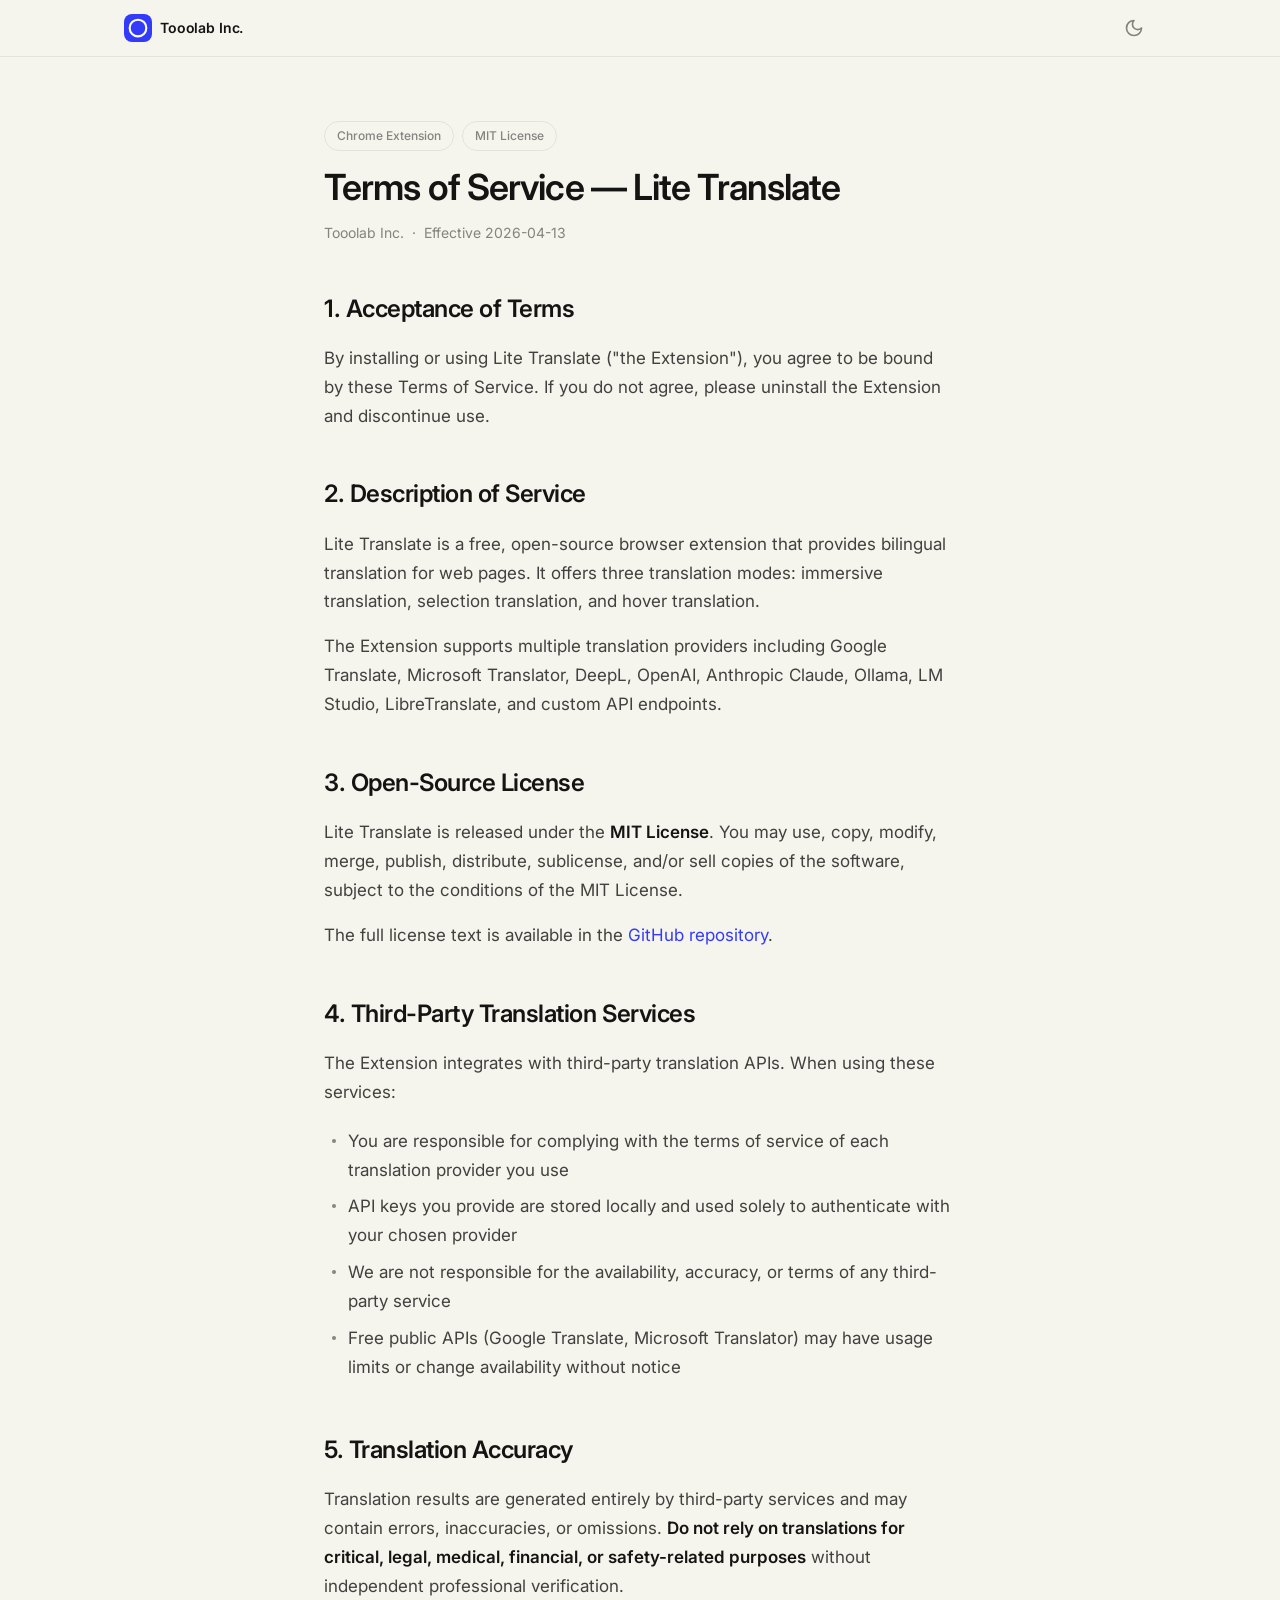
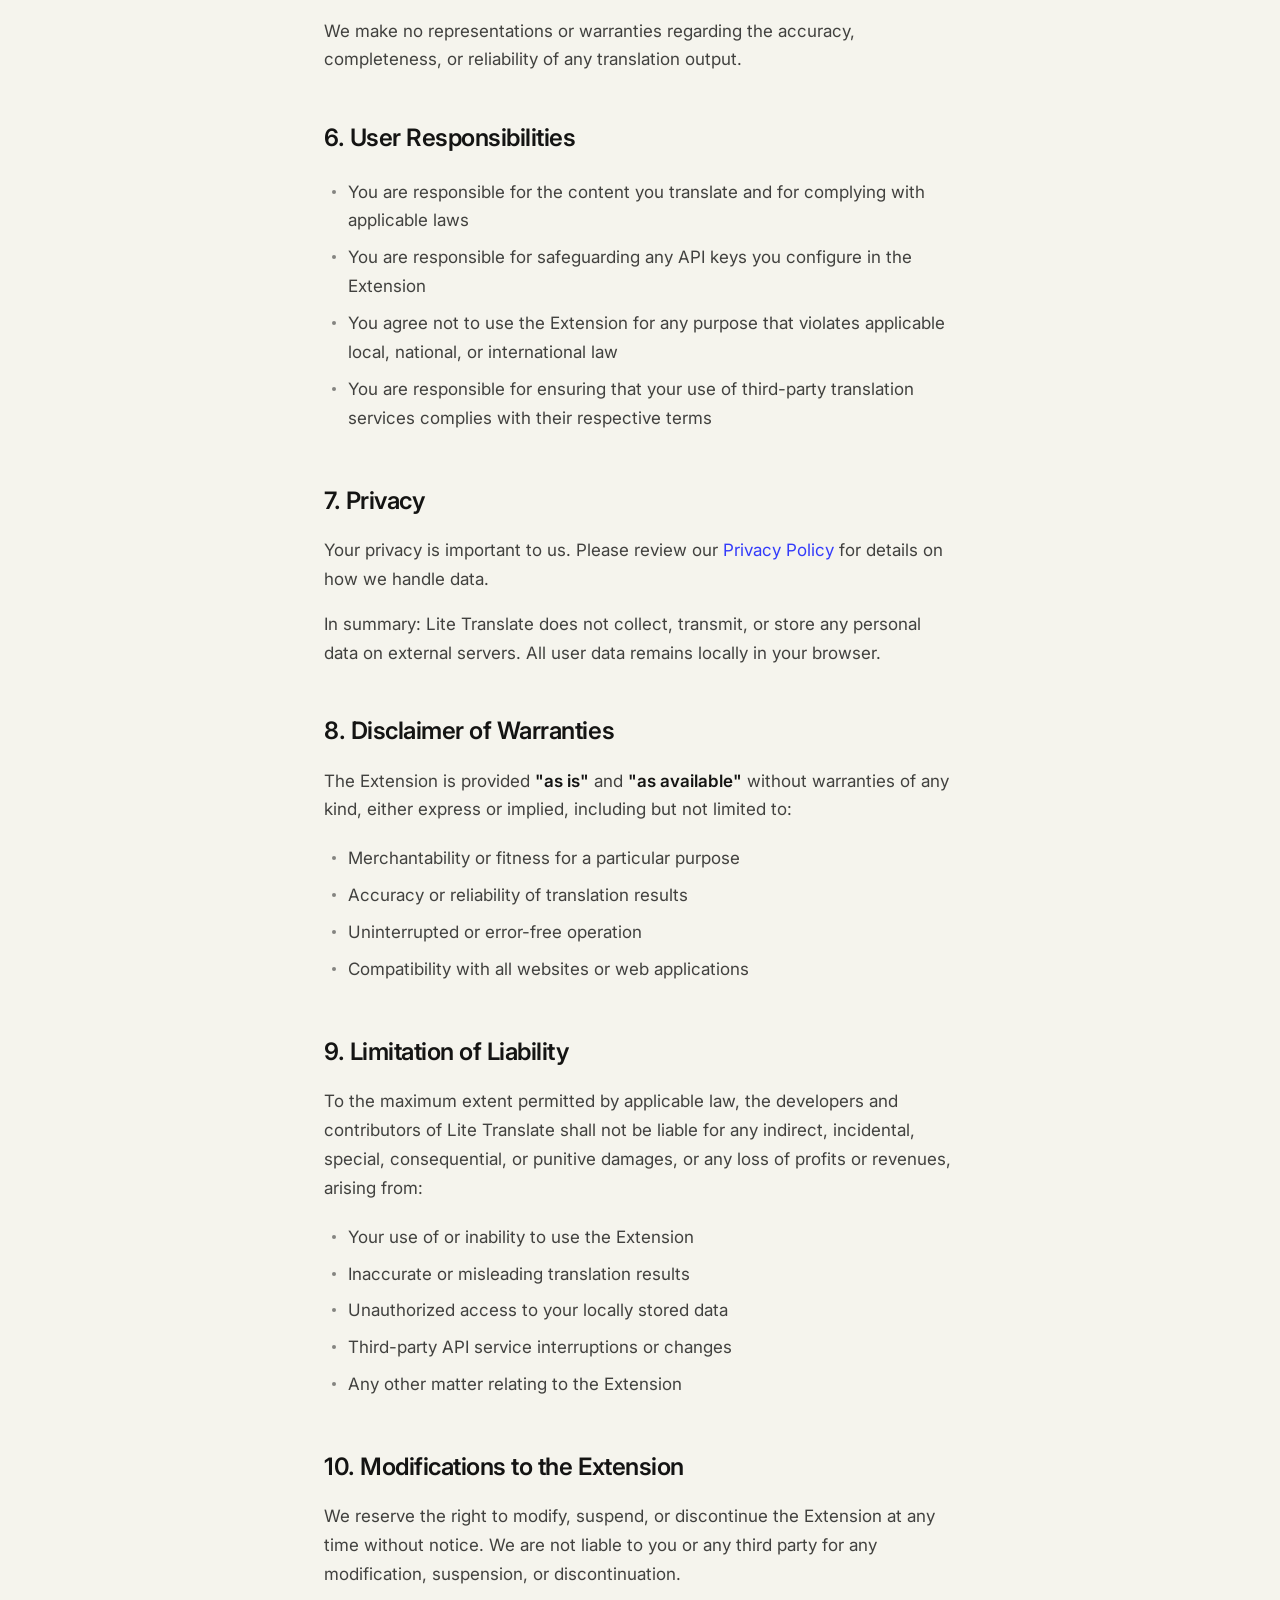
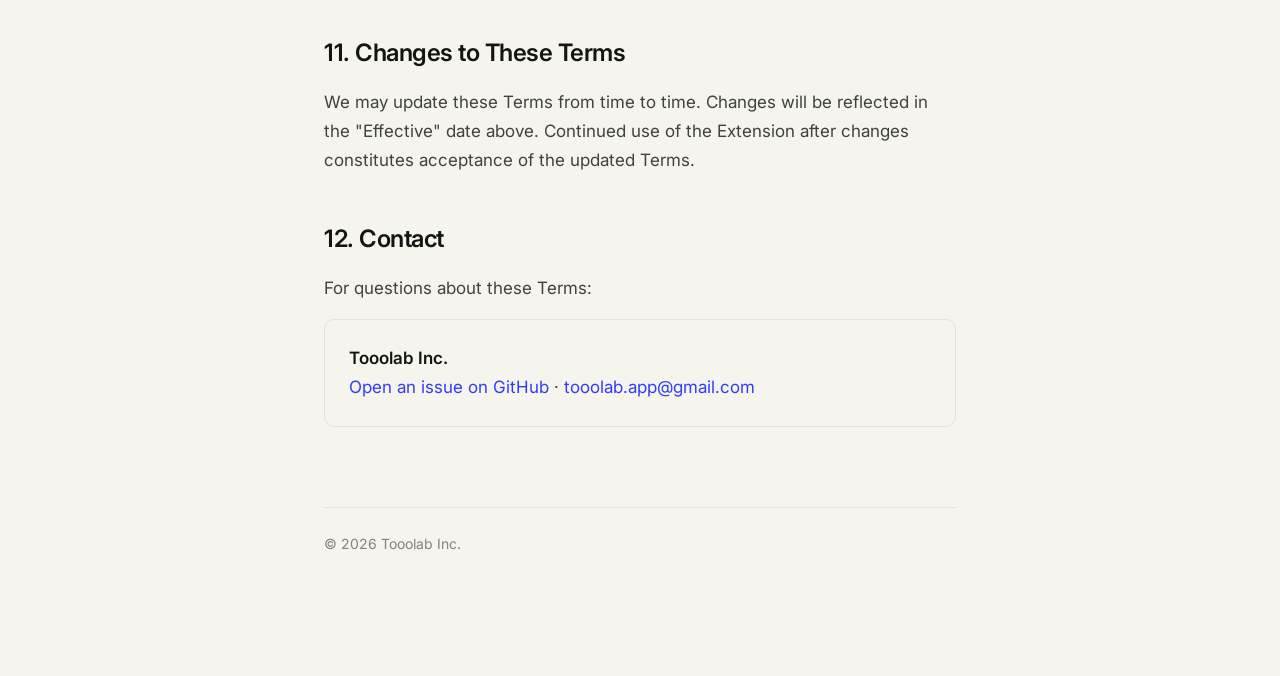
==== lite-translate/terms.html @ 1dd01fea "chore: initial commit for tooolab.github.io/legal Studio-wide legal pages (terms, privacy, cookie) p" ====
<!DOCTYPE html>
<html lang="en">
<head>
  <meta charset="UTF-8" />
  <meta name="viewport" content="width=device-width, initial-scale=1.0" />
  <meta name="description" content="Terms of Service for Lite Translate by Tooolab Inc.." />
  <meta property="og:title" content="Terms of Service — Lite Translate" />
  <meta property="og:description" content="Rules and conditions governing the use of Lite Translate browser extension." />
  <meta property="og:type" content="website" />
  <link rel="icon" type="image/svg+xml" href="../favicon.svg" />
  <link rel="canonical" href="https://tooolab.github.io/legal/lite-translate/terms.html" />
  <title>Terms of Service — Lite Translate</title>
  <link rel="preconnect" href="https://fonts.googleapis.com" />
  <link href="https://fonts.googleapis.com/css2?family=Inter:wght@400;500;600&display=swap" rel="stylesheet" />
  <link rel="stylesheet" href="../shared.css" />
  <script>!function(){var t=localStorage.getItem('theme'),d=t==='dark'||(!t&&matchMedia('(prefers-color-scheme:dark)').matches);document.documentElement.classList.toggle('dark',d);document.documentElement.classList.toggle('light',!d&&!!t)}()</script>
</head>
<body>
  <noscript><div class="noscript-bar">Theme switching requires JavaScript.</div></noscript>
  <header class="site-header">
    <div class="site-header-inner">
      <a class="logo" href="../"><div class="logo-icon"><svg xmlns="http://www.w3.org/2000/svg" width="20" height="20" viewBox="0 0 24 24" fill="none" stroke="currentColor" stroke-width="2.5" stroke-linecap="round" stroke-linejoin="round"><circle cx="12" cy="12" r="10"/></svg></div><span class="logo-text">Tooolab Inc.</span></a>
      <button class="icon-btn" data-theme-toggle aria-label="Toggle theme"></button>
    </div>
  </header>

  <main class="page">
    <div class="doc-header">
      <div class="tags">
        <span class="tag">Chrome Extension</span>
        <span class="tag">MIT License</span>
      </div>
      <h1>Terms of Service &mdash; Lite Translate</h1>
      <div class="doc-meta"><span>Tooolab Inc.</span><span>Effective 2026-04-13</span></div>
    </div>

    <div class="section" id="acceptance">
      <h2>1. Acceptance of Terms</h2>
      <p>By installing or using Lite Translate ("the Extension"), you agree to be bound by these Terms of Service. If you do not agree, please uninstall the Extension and discontinue use.</p>
    </div>

    <div class="section" id="description">
      <h2>2. Description of Service</h2>
      <p>Lite Translate is a free, open-source browser extension that provides bilingual translation for web pages. It offers three translation modes: immersive translation, selection translation, and hover translation.</p>
      <p>The Extension supports multiple translation providers including Google Translate, Microsoft Translator, DeepL, OpenAI, Anthropic Claude, Ollama, LM Studio, LibreTranslate, and custom API endpoints.</p>
    </div>

    <div class="section" id="license">
      <h2>3. Open-Source License</h2>
      <p>Lite Translate is released under the <strong>MIT License</strong>. You may use, copy, modify, merge, publish, distribute, sublicense, and/or sell copies of the software, subject to the conditions of the MIT License.</p>
      <p>The full license text is available in the <a href="https://github.com/tooolab/lite-translate" target="_blank">GitHub repository</a>.</p>
    </div>

    <div class="section" id="third-party">
      <h2>4. Third-Party Translation Services</h2>
      <p>The Extension integrates with third-party translation APIs. When using these services:</p>
      <ul>
        <li>You are responsible for complying with the terms of service of each translation provider you use</li>
        <li>API keys you provide are stored locally and used solely to authenticate with your chosen provider</li>
        <li>We are not responsible for the availability, accuracy, or terms of any third-party service</li>
        <li>Free public APIs (Google Translate, Microsoft Translator) may have usage limits or change availability without notice</li>
      </ul>
    </div>

    <div class="section" id="translation-accuracy">
      <h2>5. Translation Accuracy</h2>
      <p>Translation results are generated entirely by third-party services and may contain errors, inaccuracies, or omissions. <strong>Do not rely on translations for critical, legal, medical, financial, or safety-related purposes</strong> without independent professional verification.</p>
      <p>We make no representations or warranties regarding the accuracy, completeness, or reliability of any translation output.</p>
    </div>

    <div class="section" id="user-responsibilities">
      <h2>6. User Responsibilities</h2>
      <ul>
        <li>You are responsible for the content you translate and for complying with applicable laws</li>
        <li>You are responsible for safeguarding any API keys you configure in the Extension</li>
        <li>You agree not to use the Extension for any purpose that violates applicable local, national, or international law</li>
        <li>You are responsible for ensuring that your use of third-party translation services complies with their respective terms</li>
      </ul>
    </div>

    <div class="section" id="privacy">
      <h2>7. Privacy</h2>
      <p>Your privacy is important to us. Please review our <a href="./privacy.html">Privacy Policy</a> for details on how we handle data.</p>
      <p>In summary: Lite Translate does not collect, transmit, or store any personal data on external servers. All user data remains locally in your browser.</p>
    </div>

    <div class="section" id="disclaimer">
      <h2>8. Disclaimer of Warranties</h2>
      <p>The Extension is provided <strong>"as is"</strong> and <strong>"as available"</strong> without warranties of any kind, either express or implied, including but not limited to:</p>
      <ul>
        <li>Merchantability or fitness for a particular purpose</li>
        <li>Accuracy or reliability of translation results</li>
        <li>Uninterrupted or error-free operation</li>
        <li>Compatibility with all websites or web applications</li>
      </ul>
    </div>

    <div class="section" id="liability">
      <h2>9. Limitation of Liability</h2>
      <p>To the maximum extent permitted by applicable law, the developers and contributors of Lite Translate shall not be liable for any indirect, incidental, special, consequential, or punitive damages, or any loss of profits or revenues, arising from:</p>
      <ul>
        <li>Your use of or inability to use the Extension</li>
        <li>Inaccurate or misleading translation results</li>
        <li>Unauthorized access to your locally stored data</li>
        <li>Third-party API service interruptions or changes</li>
        <li>Any other matter relating to the Extension</li>
      </ul>
    </div>

    <div class="section" id="modifications">
      <h2>10. Modifications to the Extension</h2>
      <p>We reserve the right to modify, suspend, or discontinue the Extension at any time without notice. We are not liable to you or any third party for any modification, suspension, or discontinuation.</p>
    </div>

    <div class="section" id="changes">
      <h2>11. Changes to These Terms</h2>
      <p>We may update these Terms from time to time. Changes will be reflected in the "Effective" date above. Continued use of the Extension after changes constitutes acceptance of the updated Terms.</p>
    </div>

    <div class="section" id="contact">
      <h2>12. Contact</h2>
      <p>For questions about these Terms:</p>
      <div class="contact-box">
        <p><strong>Tooolab Inc.</strong><br /><a href="https://github.com/tooolab/lite-translate/issues" target="_blank">Open an issue on GitHub</a> · <a href="mailto:tooolab.app@gmail.com">tooolab.app@gmail.com</a></p>
      </div>
    </div>

    <footer><p>&copy; 2026 Tooolab Inc.</p></footer>
  </main>
  <script src="../app.js"></script>
</body>
</html>
---- shared.css ----
/* ── Legal Pages — Design Tokens ── */

:root {
  --ink: 20 20 19;

  --background: #f5f4ed;
  --foreground: #3d3c38;
  --foreground: rgb(var(--ink));
  --card: #f0efe7;
  --card: rgb(var(--ink) / 0.02);
  --primary: #333BFA;
  --primary-foreground: #ffffff;
  --muted: #eae9e1;
  --muted: rgb(var(--ink) / 0.04);
  --muted-foreground: #87867f;
  --muted-foreground: rgb(var(--ink) / 0.5);
  --accent: #eae9e1;
  --accent: rgb(var(--ink) / 0.04);
  --accent-foreground: #3d3c38;
  --accent-foreground: rgb(var(--ink));
  --destructive: #b53333;
  --success: #10B981;
  --border: #e0dfd7;
  --border: rgb(var(--ink) / 0.08);
  --ring: #333BFA;
  --text-body: #4d4c48;
  --text-body: rgb(var(--ink) / 0.8);

  --radius: 0.625rem;
  --font: "Inter", system-ui, -apple-system, sans-serif;
}

/* ── Dark theme ── */
.dark {
  --ink: 240 238 230;

  --background: #141413;
  --foreground: #d4d2ca;
  --foreground: rgb(var(--ink));
  --card: #191918;
  --card: rgb(var(--ink) / 0.02);
  --primary: #6B71FF;
  --primary-foreground: #141413;
  --muted: #1e1e1c;
  --muted: rgb(var(--ink) / 0.04);
  --muted-foreground: #87867f;
  --muted-foreground: rgb(var(--ink) / 0.5);
  --accent: #1e1e1c;
  --accent: rgb(var(--ink) / 0.04);
  --accent-foreground: #d4d2ca;
  --accent-foreground: rgb(var(--ink));
  --destructive: #e05252;
  --success: #34d399;
  --border: #2a2a28;
  --border: rgb(var(--ink) / 0.08);
  --ring: #6B71FF;
  --text-body: #bfbdb6;
  --text-body: rgb(var(--ink) / 0.8);
}

/* ── No-JS fallback ── */
@media (prefers-color-scheme: dark) {
  :root:not(.light) {
    --ink: 240 238 230;
    --background: #141413;
    --foreground: #d4d2ca;
    --foreground: rgb(var(--ink));
    --card: #191918;
    --card: rgb(var(--ink) / 0.02);
    --primary: #6B71FF;
    --primary-foreground: #141413;
    --muted: #1e1e1c;
    --muted: rgb(var(--ink) / 0.04);
    --muted-foreground: #87867f;
    --muted-foreground: rgb(var(--ink) / 0.5);
    --accent: #1e1e1c;
    --accent: rgb(var(--ink) / 0.04);
    --accent-foreground: #d4d2ca;
    --accent-foreground: rgb(var(--ink));
    --destructive: #e05252;
    --success: #34d399;
    --border: #2a2a28;
    --border: rgb(var(--ink) / 0.08);
    --ring: #6B71FF;
    --text-body: #bfbdb6;
    --text-body: rgb(var(--ink) / 0.8);
  }
}

/* ── Reset ── */
*, *::before, *::after { box-sizing: border-box; margin: 0; padding: 0; }
html { scroll-behavior: smooth; }

body {
  background: var(--background);
  color: var(--foreground);
  font-family: var(--font);
  font-size: 17px;
  font-weight: 400;
  line-height: 1.7;
  min-height: 100vh;
  -webkit-font-smoothing: antialiased;
}

/* ── Site header ── */
.site-header {
  position: sticky;
  top: 0;
  z-index: 50;
  background: var(--background);
  border-bottom: 1px solid var(--border);
}
@supports (color-mix(in srgb, red, blue) and (backdrop-filter: blur(1px))) {
  .site-header {
    background: color-mix(in srgb, var(--background) 85%, transparent);
    backdrop-filter: blur(12px);
    -webkit-backdrop-filter: blur(12px);
  }
}
.site-header-inner {
  max-width: 1080px;
  margin: 0 auto;
  padding: 0 24px;
  height: 56px;
  display: flex;
  align-items: center;
  justify-content: space-between;
}

/* Logo */
.logo {
  display: flex;
  align-items: center;
  gap: 8px;
  color: var(--foreground);
  text-decoration: none;
}
.logo-icon {
  width: 28px;
  height: 28px;
  background: var(--primary);
  border-radius: 8px;
  display: flex;
  align-items: center;
  justify-content: center;
}
.logo-icon svg { color: var(--primary-foreground); }
.logo-text {
  font-size: 14px;
  font-weight: 600;
  letter-spacing: -0.01em;
}

/* Header actions */
.header-actions {
  display: flex;
  align-items: center;
  gap: 8px;
}

/* Icon button — 44px touch target */
.icon-btn {
  display: inline-flex;
  align-items: center;
  justify-content: center;
  width: 44px;
  height: 44px;
  border-radius: var(--radius);
  border: none;
  background: transparent;
  color: var(--muted-foreground);
  cursor: pointer;
  transition: background 150ms, color 150ms;
}
.icon-btn:hover {
  background: var(--accent);
  color: var(--accent-foreground);
}
.icon-btn svg { width: 20px; height: 20px; }


/* ── Page ── */
main.page {
  max-width: 680px;
  margin: 0 auto;
  padding: 64px 24px 120px;
}

/* ── Document header ── */
.doc-header { margin-bottom: 48px; }
.doc-header h1 {
  font-size: 36px;
  font-weight: 600;
  letter-spacing: -0.025em;
  line-height: 1.15;
  color: var(--foreground);
  margin-bottom: 12px;
  white-space: nowrap;
}
.doc-meta {
  font-size: 14px;
  color: var(--muted-foreground);
}
.doc-meta span + span::before {
  content: '\00b7';
  margin: 0 8px;
}

/* ── Sections ── */
.section { margin-bottom: 48px; }
.section h2 {
  font-size: 24px;
  font-weight: 600;
  letter-spacing: -0.02em;
  line-height: 1.3;
  color: var(--foreground);
  margin-bottom: 20px;
}
.section h3 {
  font-size: 19px;
  font-weight: 600;
  letter-spacing: -0.01em;
  line-height: 1.4;
  color: var(--foreground);
  margin-top: 32px;
  margin-bottom: 12px;
}
.section h2 + h3 { margin-top: 0; }

/* ── Typography ── */
p {
  font-size: 17px;
  line-height: 1.7;
  color: var(--text-body);
  margin-bottom: 16px;
}
p:last-child { margin-bottom: 0; }
p strong { color: var(--foreground); font-weight: 600; }

a { color: var(--primary); text-decoration: none; }
.section a:hover,
.contact-box a:hover { text-decoration: underline; }

/* ── Lists ── */
ul {
  margin: 8px 0 16px;
  padding-left: 24px;
  list-style: none;
}
ul li {
  font-size: 17px;
  line-height: 1.7;
  color: var(--text-body);
  padding: 4px 0;
  position: relative;
}
ul li::before {
  content: '';
  position: absolute;
  left: -16px;
  top: 16px;
  width: 4px;
  height: 4px;
  border-radius: 9999px;
  background: var(--muted-foreground);
}

/* ── Tables ── */
table {
  width: 100%;
  border-collapse: separate;
  border-spacing: 0;
  margin: 24px 0;
  font-size: 14px;
  border-radius: var(--radius);
  border: 1px solid var(--border);
  overflow: hidden;
}
th {
  font-size: 12px;
  font-weight: 500;
  letter-spacing: 0.04em;
  text-transform: uppercase;
  color: var(--muted-foreground);
  text-align: left;
  padding: 12px 16px;
  background: var(--card);
}
td {
  color: var(--text-body);
  padding: 12px 16px;
}
tr + tr td { border-top: 1px solid var(--border); }
td strong { color: var(--foreground); font-weight: 600; }
td a { font-size: 14px; }

/* ── Data summary ── */
.data-summary {
  margin: 32px 0;
  border-radius: var(--radius);
  border: 1px solid var(--border);
  overflow: hidden;
}
.data-summary-header {
  font-size: 12px;
  font-weight: 500;
  letter-spacing: 0.04em;
  text-transform: uppercase;
  color: var(--muted-foreground);
  padding: 12px 16px;
  background: var(--card);
}
.data-row { display: grid; grid-template-columns: 1fr 1fr 1fr; }
.data-row + .data-row { border-top: 1px solid var(--border); }
.data-cell {
  padding: 12px 16px;
  font-size: 14px;
  color: var(--text-body);
}
.data-cell strong {
  display: block;
  font-size: 14px;
  font-weight: 600;
  color: var(--foreground);
  margin-bottom: 4px;
}
.collected { color: var(--success); font-weight: 500; }
.not-collected { color: var(--muted-foreground); font-weight: 500; }

/* ── Tags ── */
.tags { display: flex; gap: 8px; flex-wrap: wrap; margin-bottom: 16px; }
.tag {
  font-size: 12px;
  font-weight: 500;
  color: var(--muted-foreground);
  padding: 4px 12px;
  border-radius: 9999px;
  border: 1px solid var(--border);
}

/* ── Contact ── */
.contact-box {
  border-radius: var(--radius);
  border: 1px solid var(--border);
  padding: 24px;
  margin-top: 16px;
}
.contact-box p { margin: 0; font-size: 17px; color: var(--text-body); }

/* ── Footer ── */
footer {
  margin-top: 80px;
  padding-top: 24px;
  border-top: 1px solid var(--border);
}
footer p { font-size: 14px; color: var(--muted-foreground); margin: 0; }

/* ── Noscript ── */
.noscript-bar {
  background: var(--card);
  padding: 8px 24px;
  font-size: 14px;
  color: var(--muted-foreground);
  text-align: center;
}

/* ── Focus ── */
:focus-visible { outline: 2px solid var(--ring); outline-offset: 2px; }

/* ── Reduced motion ── */
@media (prefers-reduced-motion: reduce) {
  *, *::before, *::after { animation-duration: 0.01ms !important; transition-duration: 0.01ms !important; }
  html { scroll-behavior: auto; }
  .site-header { backdrop-filter: none; -webkit-backdrop-filter: none; background: var(--background); }
}

/* ── Tablet (641–1024px) ── */
@media (max-width: 1024px) {
  .data-row { grid-template-columns: 1fr 1fr; }
  .data-cell:nth-child(3) { display: none; }
}

/* ── Mobile (≤640px) ── */
@media (max-width: 640px) {
  .doc-header h1 { font-size: 28px; white-space: normal; }
  .section h2 { font-size: 22px; }
  .data-row { grid-template-columns: 1fr; }
  .data-cell { display: block; }
  .data-cell:nth-child(3) { display: block; }
  .data-row:first-child { display: none; }
  .data-cell::before {
    content: attr(data-label);
    display: block;
    font-size: 12px;
    font-weight: 500;
    color: var(--muted-foreground);
    margin-bottom: 4px;
  }
  .logo-text { display: none; }
}

/* ── Print ── */
@media print {
  .site-header,
  .icon-btn,
  .lang-menu,
  .noscript-bar { display: none; }
  body { background: #fff; color: #000; font-size: 12pt; }
  main.page { max-width: 100%; padding: 0; }
  a { color: #000; }
  a[href]::after { content: " (" attr(href) ")"; font-size: 10pt; color: #666; }
  a[href^="mailto:"]::after { content: " (" attr(href) ")"; }
  a[href^="#"]::after { content: ""; }
  .contact-box, table, .data-summary { border-color: #ccc; }
  footer { border-color: #ccc; }
  .tags .tag { border-color: #ccc; color: #666; }
}
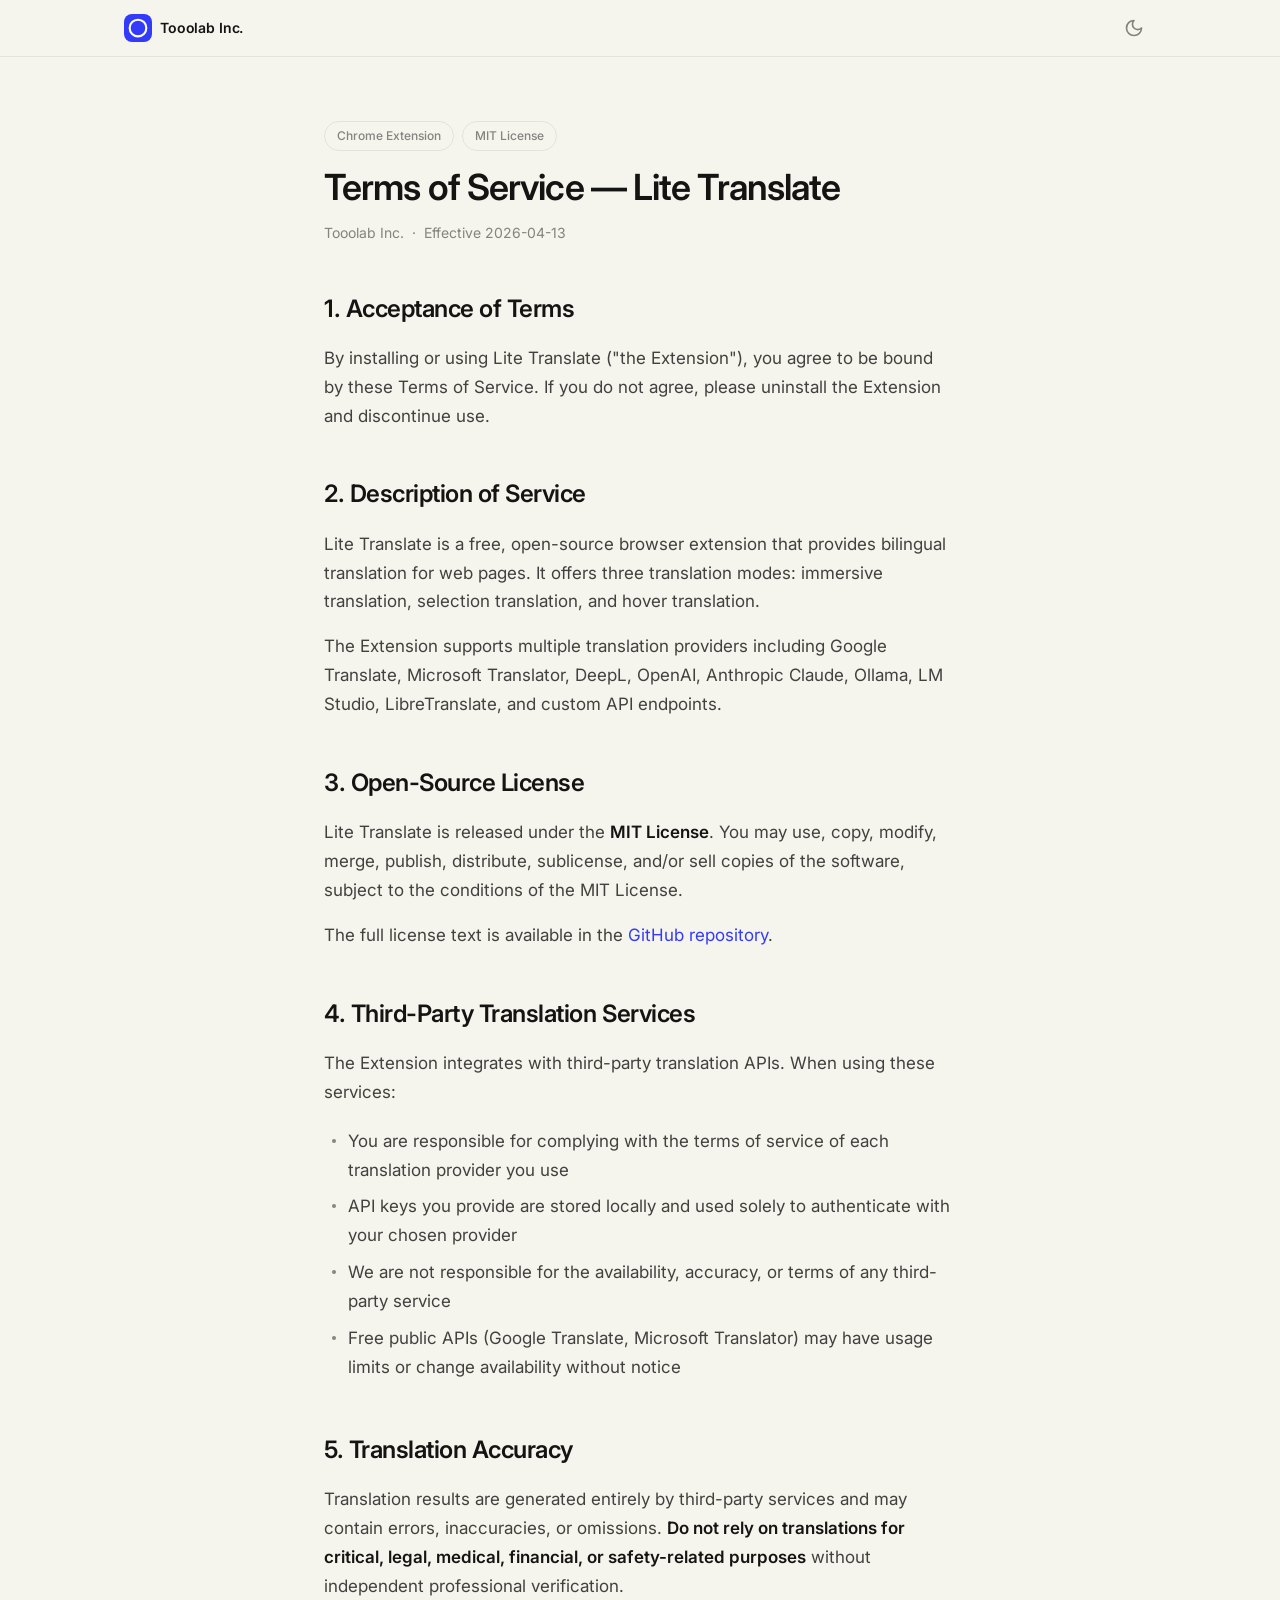
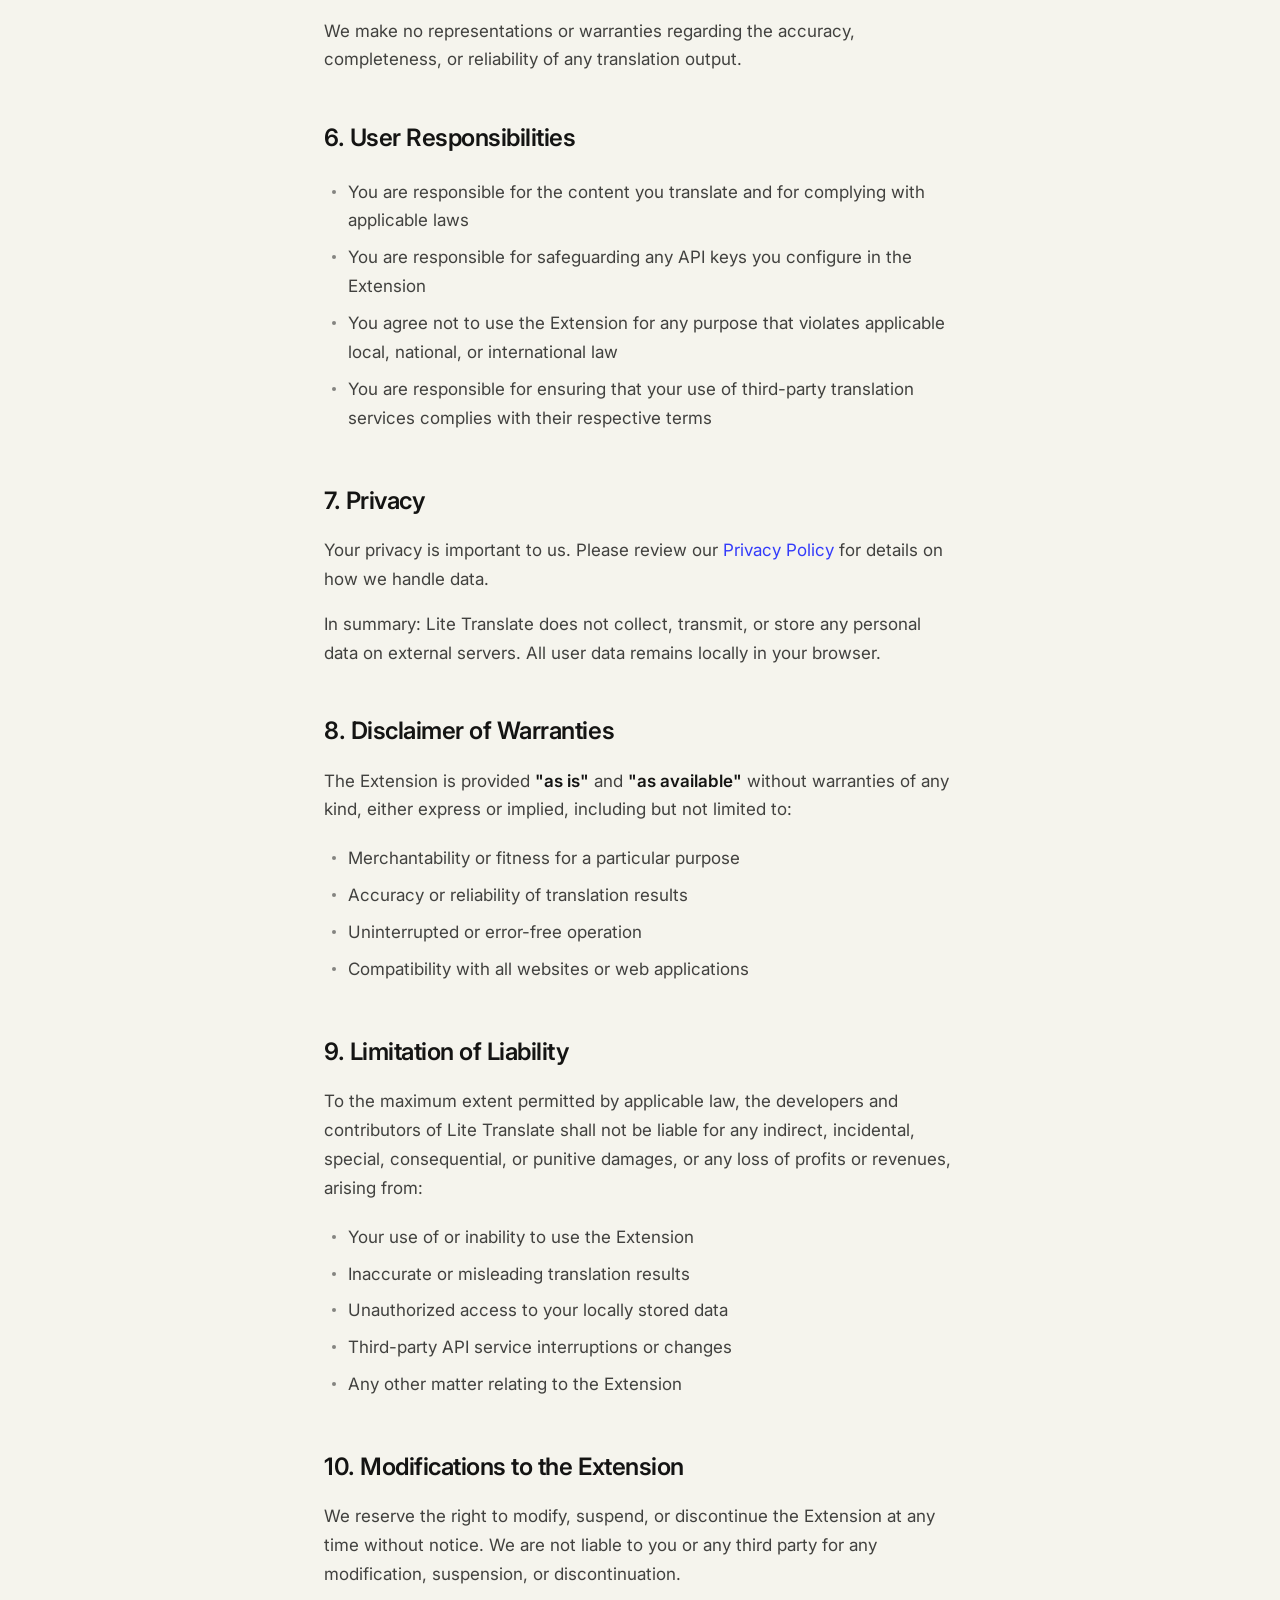
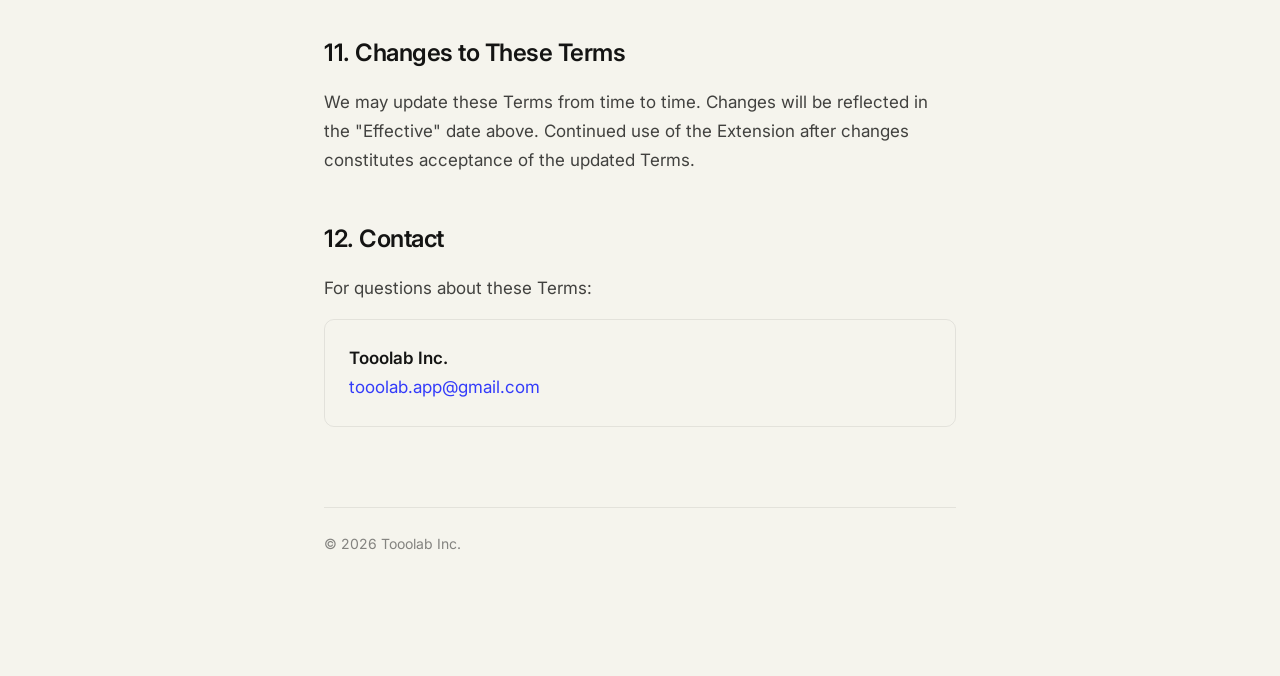
==== commit ff55ee10: "chore(lite-translate): remove GitHub Issues links per private repo policy The tooolab/lite-translate" ====
--- a/lite-translate/terms.html
+++ b/lite-translate/terms.html
@@ -121,7 +121,7 @@
       <h2>12. Contact</h2>
       <p>For questions about these Terms:</p>
       <div class="contact-box">
-        <p><strong>Tooolab Inc.</strong><br /><a href="https://github.com/tooolab/lite-translate/issues" target="_blank">Open an issue on GitHub</a> · <a href="mailto:tooolab.app@gmail.com">tooolab.app@gmail.com</a></p>
+        <p><strong>Tooolab Inc.</strong><br /><a href="mailto:tooolab.app@gmail.com">tooolab.app@gmail.com</a></p>
       </div>
     </div>
 
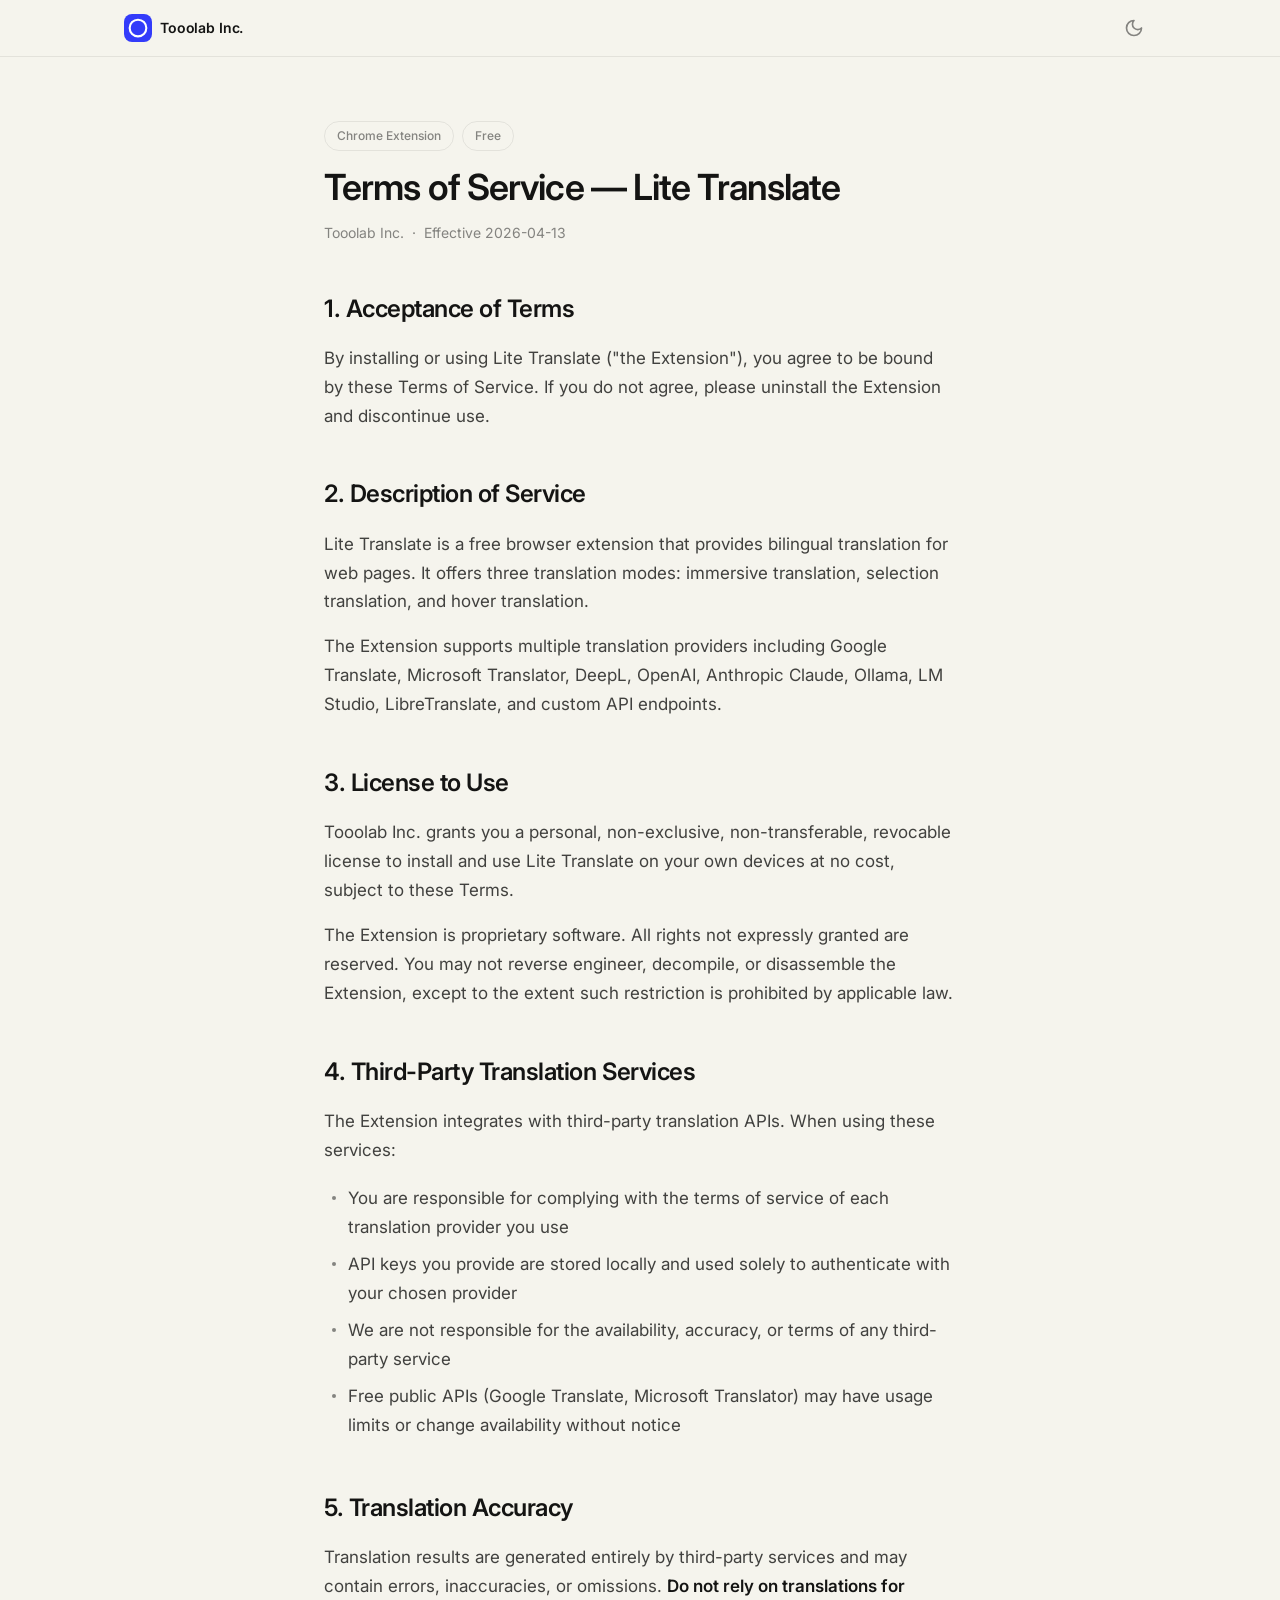
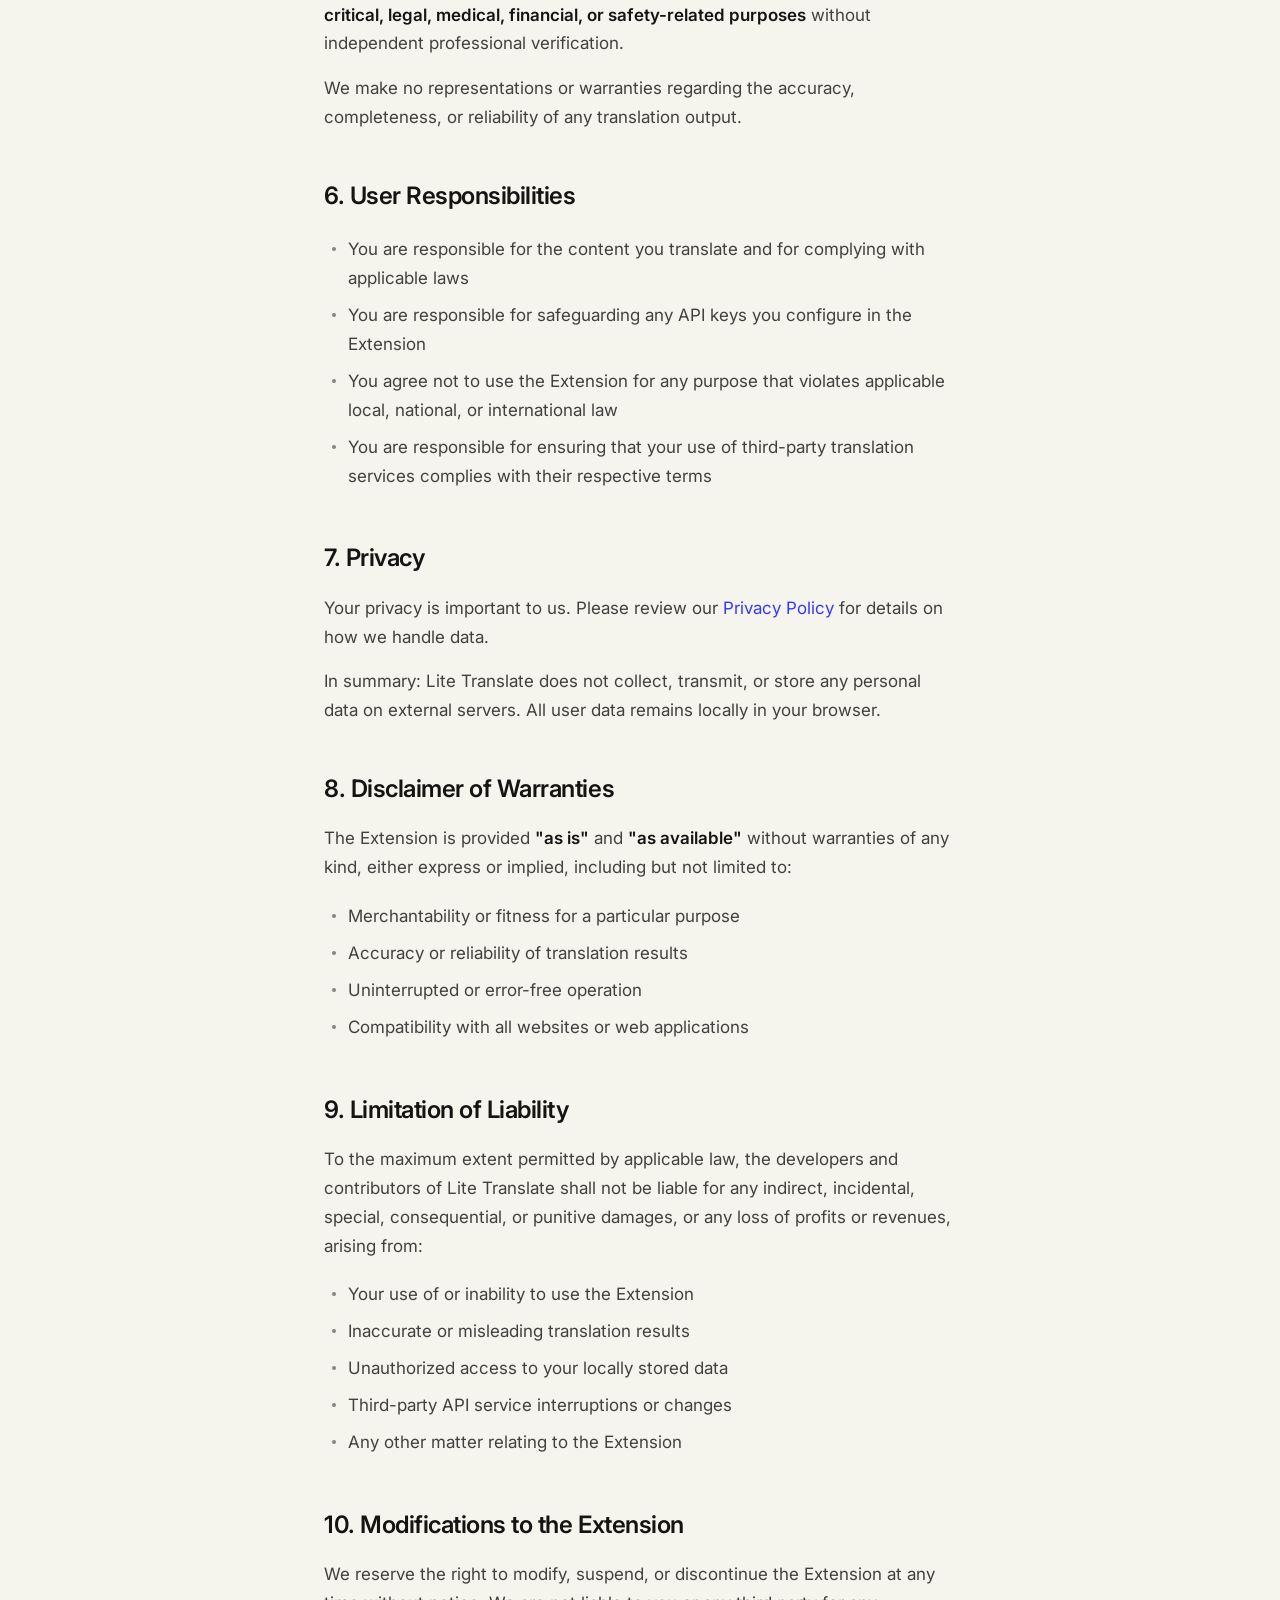
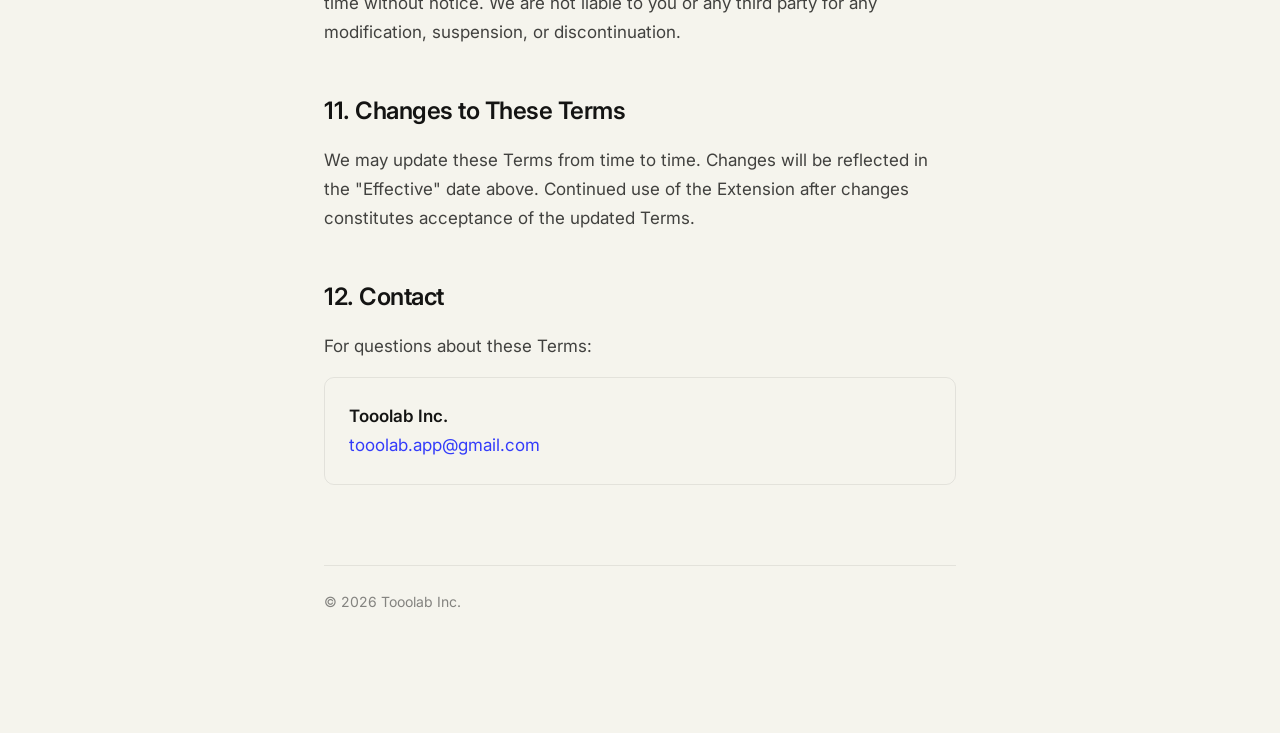
==== commit 2aa7336e: "chore(lite-translate): remove open-source and MIT license claims Align terms with private repo: rewr" ====
--- a/lite-translate/terms.html
+++ b/lite-translate/terms.html
@@ -28,7 +28,7 @@
     <div class="doc-header">
       <div class="tags">
         <span class="tag">Chrome Extension</span>
-        <span class="tag">MIT License</span>
+        <span class="tag">Free</span>
       </div>
       <h1>Terms of Service &mdash; Lite Translate</h1>
       <div class="doc-meta"><span>Tooolab Inc.</span><span>Effective 2026-04-13</span></div>
@@ -41,14 +41,14 @@
 
     <div class="section" id="description">
       <h2>2. Description of Service</h2>
-      <p>Lite Translate is a free, open-source browser extension that provides bilingual translation for web pages. It offers three translation modes: immersive translation, selection translation, and hover translation.</p>
+      <p>Lite Translate is a free browser extension that provides bilingual translation for web pages. It offers three translation modes: immersive translation, selection translation, and hover translation.</p>
       <p>The Extension supports multiple translation providers including Google Translate, Microsoft Translator, DeepL, OpenAI, Anthropic Claude, Ollama, LM Studio, LibreTranslate, and custom API endpoints.</p>
     </div>
 
     <div class="section" id="license">
-      <h2>3. Open-Source License</h2>
-      <p>Lite Translate is released under the <strong>MIT License</strong>. You may use, copy, modify, merge, publish, distribute, sublicense, and/or sell copies of the software, subject to the conditions of the MIT License.</p>
-      <p>The full license text is available in the <a href="https://github.com/tooolab/lite-translate" target="_blank">GitHub repository</a>.</p>
+      <h2>3. License to Use</h2>
+      <p>Tooolab Inc. grants you a personal, non-exclusive, non-transferable, revocable license to install and use Lite Translate on your own devices at no cost, subject to these Terms.</p>
+      <p>The Extension is proprietary software. All rights not expressly granted are reserved. You may not reverse engineer, decompile, or disassemble the Extension, except to the extent such restriction is prohibited by applicable law.</p>
     </div>
 
     <div class="section" id="third-party">
